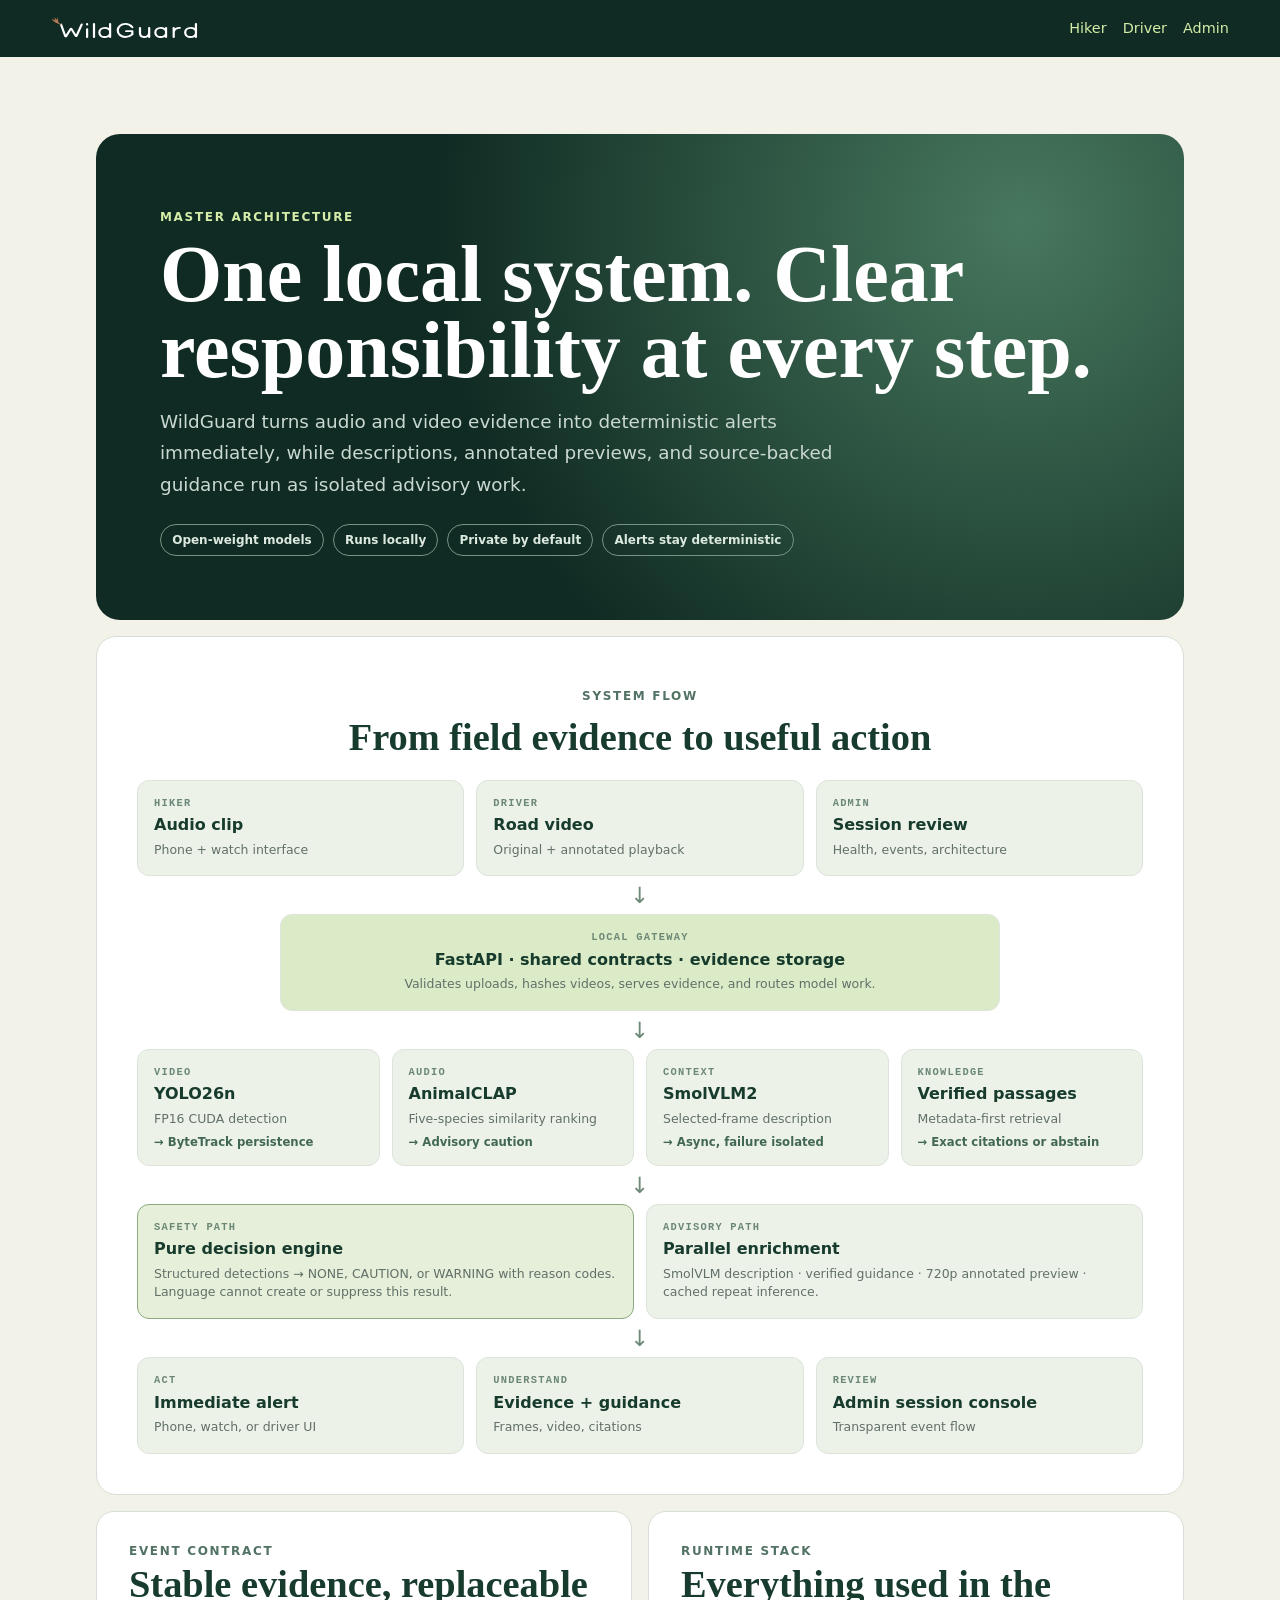
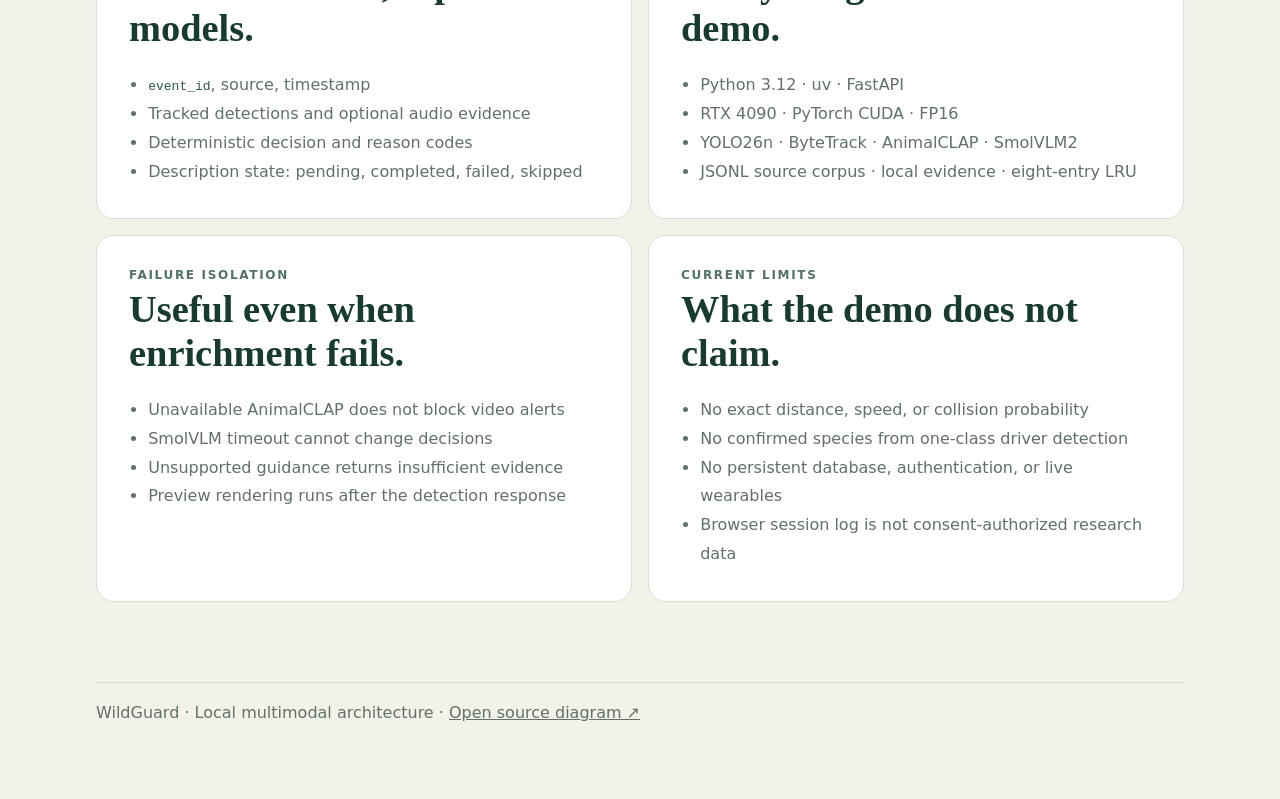
==== apps/architecture/index.html @ d6773d0a "Add guidance contracts and unit tests for wildlife safety guidance - Introduced `guidance.py` with d" ====
<!doctype html>
<html lang="en">
<head>
  <meta charset="utf-8">
  <meta name="viewport" content="width=device-width, initial-scale=1">
  <title>WildGuard Architecture</title>
  <link rel="icon" href="../shared/assets/wildguard-mark.svg" type="image/svg+xml">
  <link rel="stylesheet" href="../shared/client.css">
  <link rel="stylesheet" href="./architecture.css">
</head>
<body><div class="shell">
  <header class="client-header">
    <a href="../web/" aria-label="WildGuard landing"><img src="../shared/assets/wildguard-wordmark.svg" alt="WildGuard"></a>
    <nav aria-label="Client navigation"><a href="../web/#demonstration">Hiker</a><a href="../driver-client/">Driver</a><a href="../admin-dashboard/">Admin</a></nav>
  </header>
  <main class="client-main architecture-main">
    <section class="architecture-hero"><p class="eyebrow">Master architecture</p><h1>One local system. Clear responsibility at every step.</h1><p class="lede">WildGuard turns audio and video evidence into deterministic alerts immediately, while descriptions, annotated previews, and source-backed guidance run as isolated advisory work.</p><div class="guarantee-row"><span>Open-weight models</span><span>Runs locally</span><span>Private by default</span><span>Alerts stay deterministic</span></div></section>

    <section class="architecture-board" aria-labelledby="system-flow-title">
      <div class="architecture-heading"><p class="eyebrow">System flow</p><h2 id="system-flow-title">From field evidence to useful action</h2></div>
      <div class="architecture-row inputs"><article><small>HIKER</small><strong>Audio clip</strong><span>Phone + watch interface</span></article><article><small>DRIVER</small><strong>Road video</strong><span>Original + annotated playback</span></article><article><small>ADMIN</small><strong>Session review</strong><span>Health, events, architecture</span></article></div>
      <div class="architecture-arrow">↓</div>
      <article class="architecture-gateway"><small>LOCAL GATEWAY</small><strong>FastAPI · shared contracts · evidence storage</strong><span>Validates uploads, hashes videos, serves evidence, and routes model work.</span></article>
      <div class="architecture-arrow">↓</div>
      <div class="model-lanes">
        <article><small>VIDEO</small><strong>YOLO26n</strong><span>FP16 CUDA detection</span><b>→ ByteTrack persistence</b></article>
        <article><small>AUDIO</small><strong>AnimalCLAP</strong><span>Five-species similarity ranking</span><b>→ Advisory caution</b></article>
        <article><small>CONTEXT</small><strong>SmolVLM2</strong><span>Selected-frame description</span><b>→ Async, failure isolated</b></article>
        <article><small>KNOWLEDGE</small><strong>Verified passages</strong><span>Metadata-first retrieval</span><b>→ Exact citations or abstain</b></article>
      </div>
      <div class="architecture-arrow">↓</div>
      <div class="decision-split"><article class="deterministic"><small>SAFETY PATH</small><strong>Pure decision engine</strong><span>Structured detections → NONE, CAUTION, or WARNING with reason codes. Language cannot create or suppress this result.</span></article><article><small>ADVISORY PATH</small><strong>Parallel enrichment</strong><span>SmolVLM description · verified guidance · 720p annotated preview · cached repeat inference.</span></article></div>
      <div class="architecture-arrow">↓</div>
      <div class="architecture-row outputs"><article><small>ACT</small><strong>Immediate alert</strong><span>Phone, watch, or driver UI</span></article><article><small>UNDERSTAND</small><strong>Evidence + guidance</strong><span>Frames, video, citations</span></article><article><small>REVIEW</small><strong>Admin session console</strong><span>Transparent event flow</span></article></div>
    </section>

    <section class="architecture-grid">
      <article><p class="eyebrow">Event contract</p><h2>Stable evidence, replaceable models.</h2><ul><li><code>event_id</code>, source, timestamp</li><li>Tracked detections and optional audio evidence</li><li>Deterministic decision and reason codes</li><li>Description state: pending, completed, failed, skipped</li></ul></article>
      <article><p class="eyebrow">Runtime stack</p><h2>Everything used in the demo.</h2><ul><li>Python 3.12 · uv · FastAPI</li><li>RTX 4090 · PyTorch CUDA · FP16</li><li>YOLO26n · ByteTrack · AnimalCLAP · SmolVLM2</li><li>JSONL source corpus · local evidence · eight-entry LRU</li></ul></article>
      <article><p class="eyebrow">Failure isolation</p><h2>Useful even when enrichment fails.</h2><ul><li>Unavailable AnimalCLAP does not block video alerts</li><li>SmolVLM timeout cannot change decisions</li><li>Unsupported guidance returns insufficient evidence</li><li>Preview rendering runs after the detection response</li></ul></article>
      <article><p class="eyebrow">Current limits</p><h2>What the demo does not claim.</h2><ul><li>No exact distance, speed, or collision probability</li><li>No confirmed species from one-class driver detection</li><li>No persistent database, authentication, or live wearables</li><li>Browser session log is not consent-authorized research data</li></ul></article>
    </section>
    <footer class="client-footer">WildGuard · Local multimodal architecture · <a href="../../design.svg">Open source diagram ↗</a></footer>
  </main>
</div></body>
</html>
---- apps/shared/client.css ----
:root {
  color-scheme: light;
  --pine: #102b23;
  --forest: #173b2d;
  --leaf: #d5eda9;
  --cream: #f3f2e9;
  --ink: #16231f;
  --muted: #617069;
  font-family: Inter, ui-sans-serif, system-ui, sans-serif;
}

* { box-sizing: border-box; }
body { margin: 0; background: var(--cream); color: var(--ink); }
a { color: inherit; }
.shell { min-height: 100vh; }
.client-header {
  align-items: center;
  background: var(--pine);
  color: white;
  display: flex;
  justify-content: space-between;
  padding: 1rem clamp(1rem, 4vw, 3.5rem);
}
.client-header img { display: block; width: 150px; }
.client-header nav { display: flex; gap: 1rem; }
.client-header a { text-decoration: none; }
.client-header nav a { color: var(--leaf); font-size: .9rem; }
.client-main { margin: 0 auto; max-width: 1120px; padding: clamp(2rem, 6vw, 5rem) 1rem; }
.eyebrow { color: #527263; font-size: .75rem; font-weight: 800; letter-spacing: .14em; text-transform: uppercase; }
h1 { color: var(--pine); font-family: Georgia, serif; font-size: clamp(2.5rem, 7vw, 5rem); line-height: .95; margin: .5rem 0 1rem; max-width: 850px; }
.lede { color: var(--muted); font-size: 1.15rem; line-height: 1.7; max-width: 720px; }
.driver-hero { background: radial-gradient(circle at 78% 35%, #315d49, var(--pine) 62%); border: 1px solid #486a5b; border-radius: 24px; color: white; display: grid; gap: clamp(1rem, 4vw, 3rem); grid-template-columns: minmax(280px, .85fr) minmax(420px, 1.25fr); overflow: hidden; padding: clamp(1.5rem, 4vw, 3rem); position: relative; }
.driver-hero::before { background-image: url("./assets/wood-growth-rings.svg"); background-position: center; background-size: 760px auto; content: ""; inset: 0; opacity: .08; pointer-events: none; position: absolute; }
.driver-hero-copy { align-self: center; position: relative; z-index: 1; }
.driver-hero .eyebrow { color: var(--leaf); }
.driver-hero h1 { color: white; font-size: clamp(2.8rem, 5.6vw, 4.8rem); }
.driver-hero .lede { color: #c9d8d0; font-size: 1rem; }
.driver-flow { align-self: center; margin: 0; min-width: 0; position: relative; z-index: 1; }
.driver-flow svg { display: block; filter: drop-shadow(0 20px 28px #06140e80); overflow: visible; width: 100%; }
.flow-road-edge { fill: none; stroke: #779384; stroke-width: 3; }
.flow-lane { animation: lane-motion 2.2s linear infinite; fill: none; stroke: #dbe8c2; stroke-dasharray: 27 22; stroke-width: 4; }
.flow-scan path { animation: scan-road 6s ease-in-out infinite; fill: none; opacity: 0; stroke: #d5eda9; stroke-dasharray: 8 11; stroke-linecap: round; stroke-width: 2; }
.flow-scan path:nth-child(2) { animation-delay: .12s; }
.flow-scan path:nth-child(3) { animation-delay: .24s; }
.flow-car { animation: car-drift 6s ease-in-out infinite; fill: #dbe8c4; stroke: #102b23; stroke-width: 3; transform-origin: 155px 260px; }
.flow-car rect { fill: #759383; }
.flow-car circle:not(.flow-headlight) { fill: #0a1c16; }
.flow-headlight { animation: headlight-pulse 1.4s ease-in-out infinite; fill: #fff4b5; stroke: none; }
.flow-animal { animation: animal-shift 6s ease-in-out infinite; fill: #bbca9c; stroke: #bbca9c; stroke-linecap: round; stroke-linejoin: round; stroke-width: 7; }
.flow-antlers { fill: none; stroke-width: 4; }
.flow-detection-box { animation: detection-cycle 6s ease-in-out infinite; fill: none; opacity: 0; stroke: #e7bf70; stroke-width: 3; }
.flow-detection-box rect { stroke-dasharray: 7 6; }
.flow-detection-box text { fill: #f5d99e; font: 700 12px ui-monospace, monospace; letter-spacing: .06em; stroke: none; }
.flow-warning { animation: warning-cycle 6s ease-in-out infinite; opacity: 0; }
.flow-warning circle { fill: #d8a64c; stroke: #ffe6a4; stroke-width: 2; }
.flow-warning path { fill: none; stroke: #19332a; stroke-linecap: round; stroke-width: 7; }
.flow-warning text { fill: #ffe9ae; font: 800 12px ui-monospace, monospace; letter-spacing: .12em; }
.driver-flow figcaption { display: grid; gap: 6px; grid-template-columns: repeat(3, 1fr); margin-top: .5rem; }
.driver-flow figcaption span { animation: flow-step 6s ease-in-out infinite; border-top: 2px solid #668576; color: #93ab9f; font: 700 10px ui-monospace, monospace; letter-spacing: .08em; padding-top: .65rem; text-transform: uppercase; }
.driver-flow figcaption span:nth-child(2) { animation-delay: .22s; }
.driver-flow figcaption span:nth-child(3) { animation-delay: .44s; }
@keyframes lane-motion { to { stroke-dashoffset: -49; } }
@keyframes scan-road { 0%, 10%, 100% { opacity: 0; stroke-dashoffset: 70; } 20%, 48% { opacity: .8; } 58% { opacity: 0; stroke-dashoffset: 0; } }
@keyframes car-drift { 0%, 100% { transform: translateX(-8px); } 50% { transform: translateX(10px); } }
@keyframes headlight-pulse { 50% { filter: drop-shadow(0 0 11px #fff4b5); transform: scale(1.45); } }
@keyframes animal-shift { 0%, 100% { transform: translateY(1px); } 50% { transform: translateY(-4px); } }
@keyframes detection-cycle { 0%, 30%, 100% { opacity: 0; } 40%, 82% { opacity: 1; } }
@keyframes warning-cycle { 0%, 53%, 100% { opacity: 0; transform: scale(.7); transform-origin: 665px 85px; } 63%, 88% { opacity: 1; transform: scale(1); transform-origin: 665px 85px; } }
@keyframes flow-step { 0%, 100% { border-color: #668576; color: #93ab9f; } 25%, 58% { border-color: var(--leaf); color: #e5efcf; } }
.status { background: var(--leaf); border-radius: 999px; display: inline-block; font-size: .8rem; font-weight: 750; margin-top: 1rem; padding: .45rem .75rem; }
.client-grid { display: grid; gap: 1rem; grid-template-columns: repeat(3, minmax(0, 1fr)); margin-top: 3rem; }
.client-card { background: white; border: 1px solid #d9ded9; border-radius: 18px; min-height: 210px; padding: 1.4rem; }
.client-card h2 { color: var(--forest); font-size: 1.1rem; margin: 0 0 .75rem; }
.client-card p { color: var(--muted); line-height: 1.6; }
.client-card code { background: #edf0eb; border-radius: 5px; font-size: .75rem; padding: .15rem .3rem; }
.analysis-panel { align-items: end; background: white; border: 1px solid #d9ded9; border-radius: 18px; display: grid; gap: 1.5rem; grid-template-columns: 1fr minmax(280px, .8fr); margin-top: 2rem; padding: clamp(1.25rem, 4vw, 2rem); }
.analysis-panel h2 { color: var(--forest); font-family: Georgia, serif; font-size: 1.8rem; margin: .4rem 0 .75rem; }
.analysis-panel p { color: var(--muted); line-height: 1.6; }
.upload-form { display: grid; gap: .6rem; }
.upload-form label { font-size: .8rem; font-weight: 750; }
.upload-form input { border: 1px solid #b8c2bb; border-radius: 8px; font: inherit; padding: .65rem; width: 100%; }
.upload-form button, .guidance-form button { background: var(--forest); border: 0; border-radius: 8px; color: white; cursor: pointer; font: inherit; font-weight: 750; padding: .75rem; }
.upload-form button:disabled, .guidance-form button:disabled { cursor: wait; opacity: .6; }
.analysis-status { background: #edf0eb; border-radius: 10px; grid-column: 1 / -1; padding: .8rem 1rem; }
.video-comparison { display: grid; gap: 1rem; grid-template-columns: repeat(2, minmax(0, 1fr)); margin-top: 1rem; }
.video-comparison article { background: var(--pine); border-radius: 16px; color: white; overflow: hidden; padding: 1rem; }
.video-comparison h2 { font-size: .9rem; margin: 0 0 .75rem; }
.video-comparison video { aspect-ratio: 16 / 9; background: black; display: block; object-fit: contain; width: 100%; }
.decision-panel { border-left: 5px solid var(--forest); background: white; border-radius: 10px; margin-top: 1rem; padding: 1rem 1.25rem; }
.decision-panel h2 { font-size: 1rem; margin: 0 0 .4rem; }
.decision-panel p { color: var(--muted); margin: .25rem 0; }
.guidance-panel { background: white; border: 1px solid #d9ded9; border-radius: 18px; display: grid; gap: 1.5rem; grid-template-columns: minmax(0, .8fr) minmax(260px, 1fr); margin-top: 1rem; padding: clamp(1.25rem, 4vw, 2rem); }
.guidance-panel h2 { color: var(--forest); font-family: Georgia, serif; font-size: 1.8rem; margin: .4rem 0 .75rem; }
.guidance-panel p { color: var(--muted); line-height: 1.6; }
.guidance-form { display: grid; gap: .55rem; }
.guidance-form label { font-size: .8rem; font-weight: 750; margin-top: .25rem; }
.guidance-form input, .guidance-form select { background: #fafbf8; border: 1px solid #b8c2bb; border-radius: 8px; color: var(--ink); font: inherit; padding: .7rem; width: 100%; }
.guidance-form button { background: var(--forest); border: 0; border-radius: 8px; color: white; cursor: pointer; font: inherit; font-weight: 750; margin-top: .5rem; padding: .75rem; }
.guidance-form button:disabled { cursor: wait; opacity: .6; }
.guidance-result { background: #edf0eb; border-radius: 12px; grid-column: 1 / -1; line-height: 1.55; padding: 1rem; }
.guidance-result ul { margin-bottom: .75rem; padding-left: 1.25rem; }
.guidance-result a { color: var(--forest); }
.client-footer { border-top: 1px solid #d9ded9; color: var(--muted); margin-top: 4rem; padding-top: 1.25rem; }
@media (max-width: 900px) {
  .driver-hero { grid-template-columns: 1fr; }
  .driver-flow { margin-inline: auto; max-width: 680px; width: 100%; }
}
@media (max-width: 720px) {
  .client-header { align-items: flex-start; flex-direction: column; gap: 1rem; }
  .client-grid { grid-template-columns: 1fr; }
  .analysis-panel, .guidance-panel, .video-comparison { grid-template-columns: 1fr; }
  .driver-hero { grid-template-columns: 1fr; padding: 1.35rem; }
  .driver-flow figcaption span { font-size: 8px; }
}
@media (prefers-reduced-motion: reduce) {
  .driver-flow * { animation: none !important; }
  .flow-detection-box, .flow-warning { opacity: 1; }
}
---- apps/architecture/architecture.css ----
.architecture-main{display:grid;gap:1rem}.architecture-hero{padding:clamp(2rem,5vw,4rem);border-radius:24px;color:white;background:radial-gradient(circle at 85% 18%,#47785d,var(--pine) 58%)}.architecture-hero h1{color:white;max-width:970px}.architecture-hero .eyebrow{color:var(--leaf)}.architecture-hero .lede{color:#c9d8d0}.guarantee-row{display:flex;gap:.55rem;flex-wrap:wrap;margin-top:1.5rem}.guarantee-row span{padding:.5rem .7rem;border:1px solid #769383;border-radius:99px;color:#dce9df;font-size:.75rem;font-weight:750}
.architecture-board{padding:clamp(1.25rem,4vw,2.5rem);border:1px solid #d7ded7;border-radius:20px;background:white}.architecture-heading{text-align:center}.architecture-heading h2,.architecture-grid h2{margin:.3rem 0 1.3rem;color:var(--forest);font:600 clamp(1.6rem,3vw,2.4rem) Georgia,serif}.architecture-row,.model-lanes,.decision-split{display:grid;gap:.75rem}.architecture-row{grid-template-columns:repeat(3,1fr)}.model-lanes{grid-template-columns:repeat(4,1fr)}.decision-split{grid-template-columns:1fr 1fr}.architecture-row article,.model-lanes article,.decision-split article,.architecture-gateway{display:grid;gap:.4rem;padding:1rem;border:1px solid #dce4db;border-radius:12px;background:#edf2e9}.architecture-board small{color:#6b8775;font:800 .65rem ui-monospace,monospace;letter-spacing:.12em}.architecture-board strong{color:var(--forest)}.architecture-board span{color:var(--muted);font-size:.78rem;line-height:1.5}.architecture-board b{color:#426853;font-size:.73rem}.architecture-gateway{max-width:720px;margin:auto;text-align:center;background:#dcebc7}.decision-split .deterministic{border-color:#8baa7f;background:#e5efd9}.architecture-arrow{text-align:center;color:#6d8978;font-size:1.4rem;line-height:1.7}
.architecture-grid{display:grid;grid-template-columns:repeat(2,1fr);gap:1rem}.architecture-grid article{padding:clamp(1.25rem,3vw,2rem);border:1px solid #d7ded7;border-radius:18px;background:white}.architecture-grid ul{margin:0;padding-left:1.2rem;color:var(--muted);line-height:1.8}.architecture-grid code{color:#315b45}.architecture-grid .eyebrow{margin:0}
@media(max-width:850px){.model-lanes{grid-template-columns:repeat(2,1fr)}.architecture-row,.decision-split{grid-template-columns:1fr}.architecture-row{grid-template-columns:1fr}.architecture-grid{grid-template-columns:1fr}}
@media(max-width:520px){.model-lanes{grid-template-columns:1fr}.architecture-hero{padding:1.4rem}}
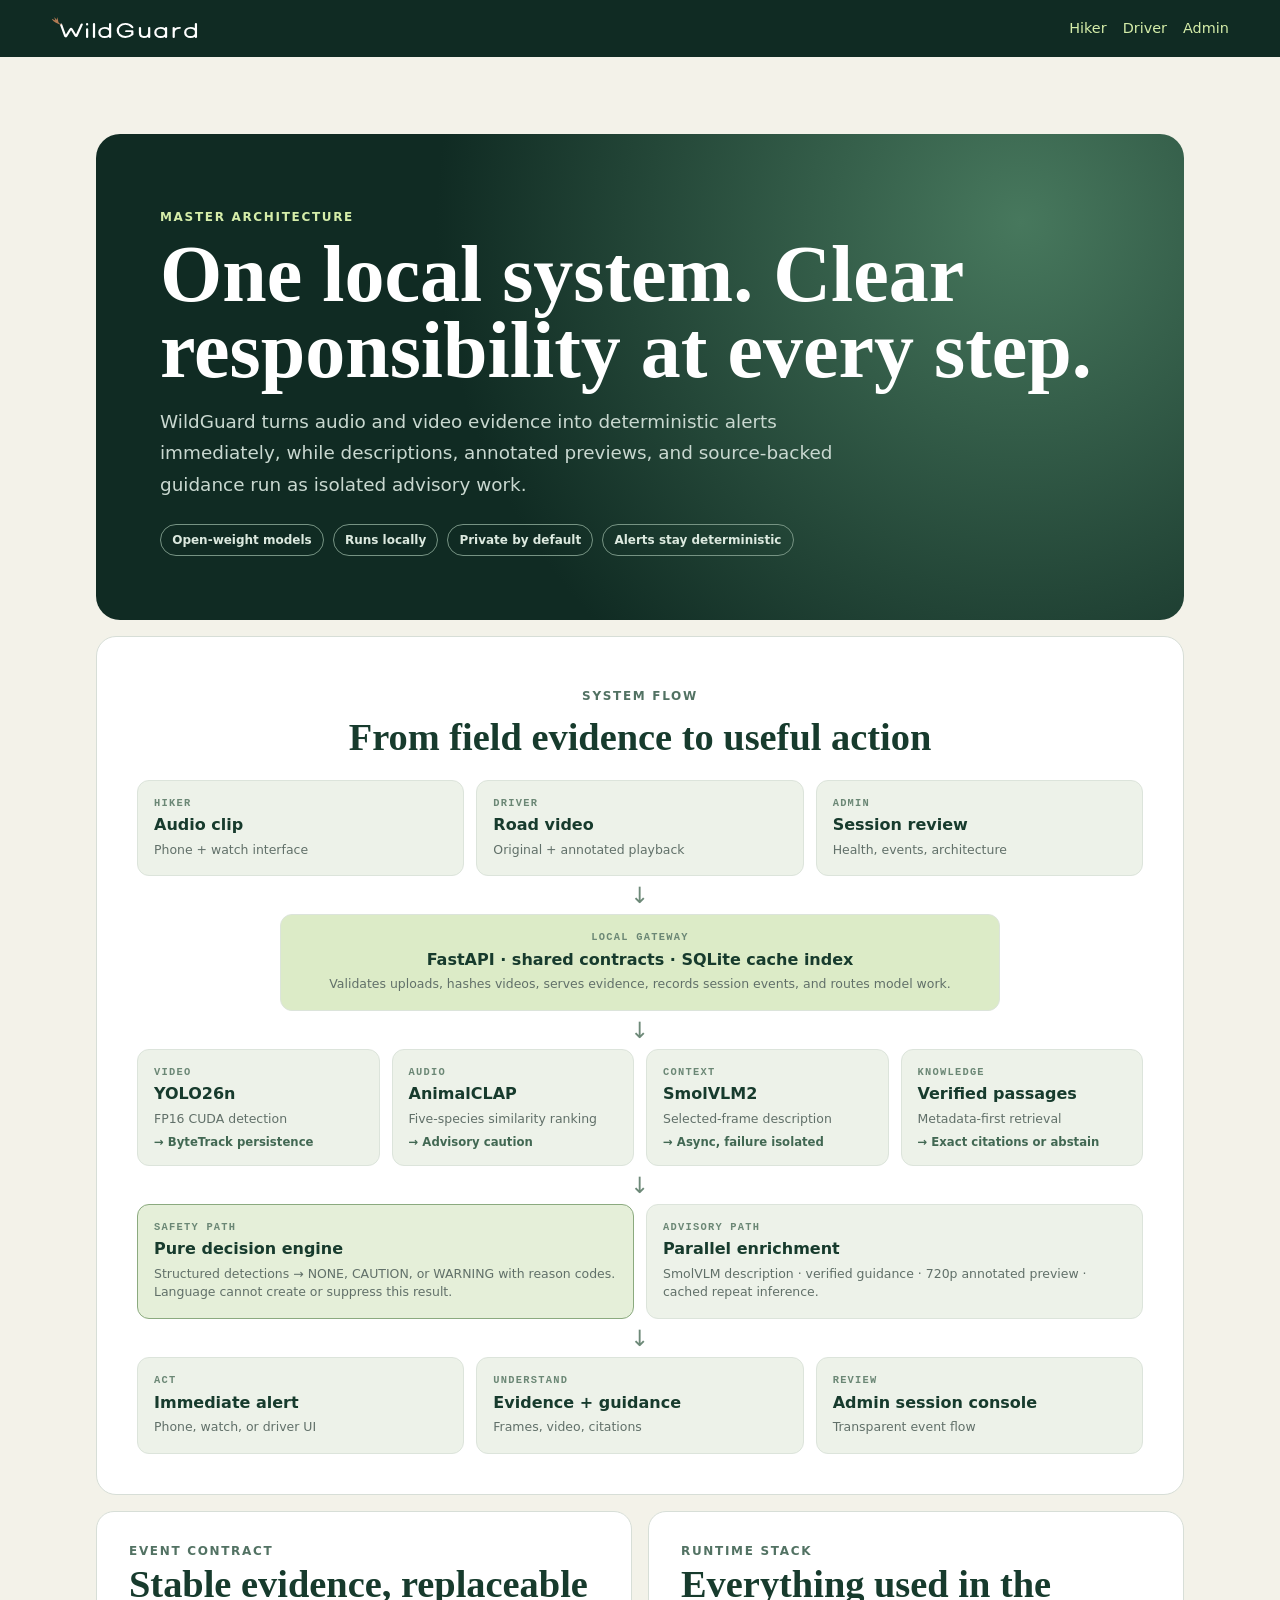
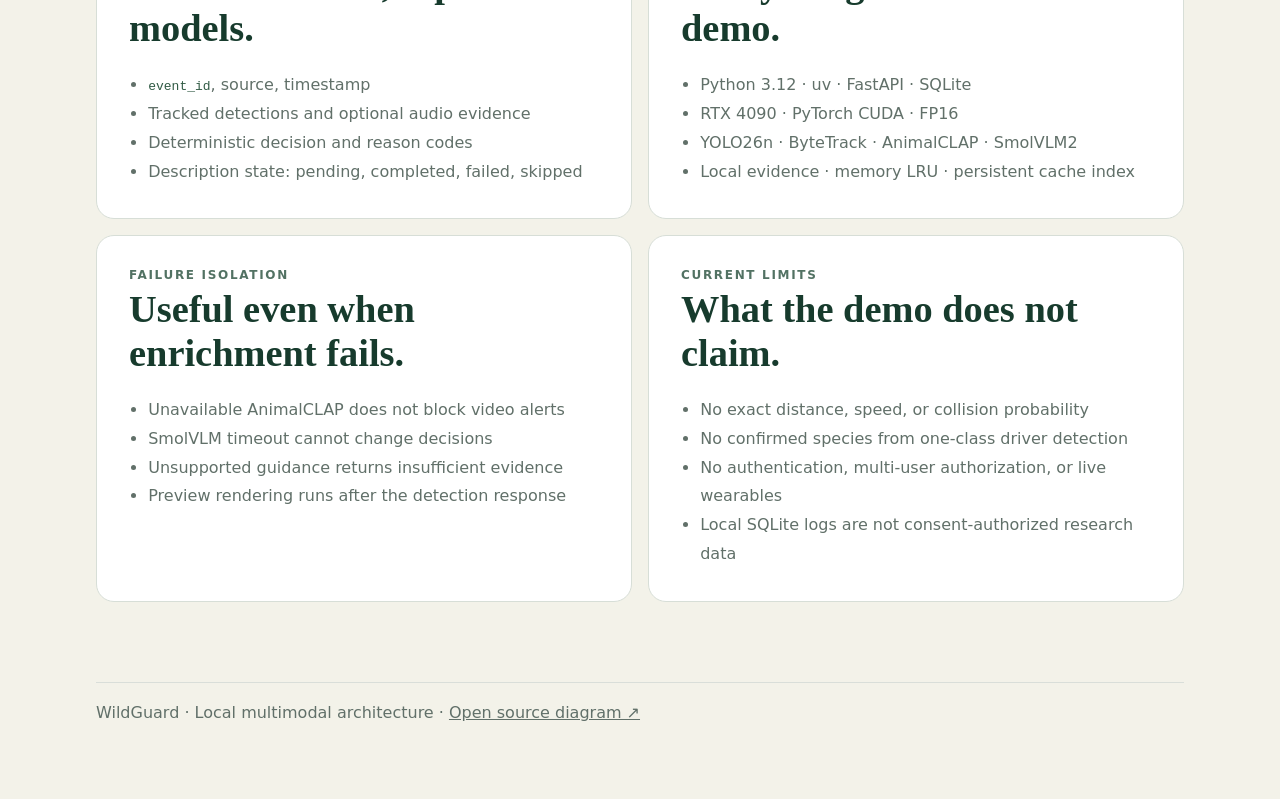
==== commit ac8282f1: "feat: Implement session event logging and caching for video analysis - Added a new SQLite-backed ses" ====
--- a/apps/architecture/index.html
+++ b/apps/architecture/index.html
@@ -20,7 +20,7 @@
       <div class="architecture-heading"><p class="eyebrow">System flow</p><h2 id="system-flow-title">From field evidence to useful action</h2></div>
       <div class="architecture-row inputs"><article><small>HIKER</small><strong>Audio clip</strong><span>Phone + watch interface</span></article><article><small>DRIVER</small><strong>Road video</strong><span>Original + annotated playback</span></article><article><small>ADMIN</small><strong>Session review</strong><span>Health, events, architecture</span></article></div>
       <div class="architecture-arrow">↓</div>
-      <article class="architecture-gateway"><small>LOCAL GATEWAY</small><strong>FastAPI · shared contracts · evidence storage</strong><span>Validates uploads, hashes videos, serves evidence, and routes model work.</span></article>
+      <article class="architecture-gateway"><small>LOCAL GATEWAY</small><strong>FastAPI · shared contracts · SQLite cache index</strong><span>Validates uploads, hashes videos, serves evidence, records session events, and routes model work.</span></article>
       <div class="architecture-arrow">↓</div>
       <div class="model-lanes">
         <article><small>VIDEO</small><strong>YOLO26n</strong><span>FP16 CUDA detection</span><b>→ ByteTrack persistence</b></article>
@@ -36,9 +36,9 @@
 
     <section class="architecture-grid">
       <article><p class="eyebrow">Event contract</p><h2>Stable evidence, replaceable models.</h2><ul><li><code>event_id</code>, source, timestamp</li><li>Tracked detections and optional audio evidence</li><li>Deterministic decision and reason codes</li><li>Description state: pending, completed, failed, skipped</li></ul></article>
-      <article><p class="eyebrow">Runtime stack</p><h2>Everything used in the demo.</h2><ul><li>Python 3.12 · uv · FastAPI</li><li>RTX 4090 · PyTorch CUDA · FP16</li><li>YOLO26n · ByteTrack · AnimalCLAP · SmolVLM2</li><li>JSONL source corpus · local evidence · eight-entry LRU</li></ul></article>
+      <article><p class="eyebrow">Runtime stack</p><h2>Everything used in the demo.</h2><ul><li>Python 3.12 · uv · FastAPI · SQLite</li><li>RTX 4090 · PyTorch CUDA · FP16</li><li>YOLO26n · ByteTrack · AnimalCLAP · SmolVLM2</li><li>Local evidence · memory LRU · persistent cache index</li></ul></article>
       <article><p class="eyebrow">Failure isolation</p><h2>Useful even when enrichment fails.</h2><ul><li>Unavailable AnimalCLAP does not block video alerts</li><li>SmolVLM timeout cannot change decisions</li><li>Unsupported guidance returns insufficient evidence</li><li>Preview rendering runs after the detection response</li></ul></article>
-      <article><p class="eyebrow">Current limits</p><h2>What the demo does not claim.</h2><ul><li>No exact distance, speed, or collision probability</li><li>No confirmed species from one-class driver detection</li><li>No persistent database, authentication, or live wearables</li><li>Browser session log is not consent-authorized research data</li></ul></article>
+      <article><p class="eyebrow">Current limits</p><h2>What the demo does not claim.</h2><ul><li>No exact distance, speed, or collision probability</li><li>No confirmed species from one-class driver detection</li><li>No authentication, multi-user authorization, or live wearables</li><li>Local SQLite logs are not consent-authorized research data</li></ul></article>
     </section>
     <footer class="client-footer">WildGuard · Local multimodal architecture · <a href="../../design.svg">Open source diagram ↗</a></footer>
   </main>
